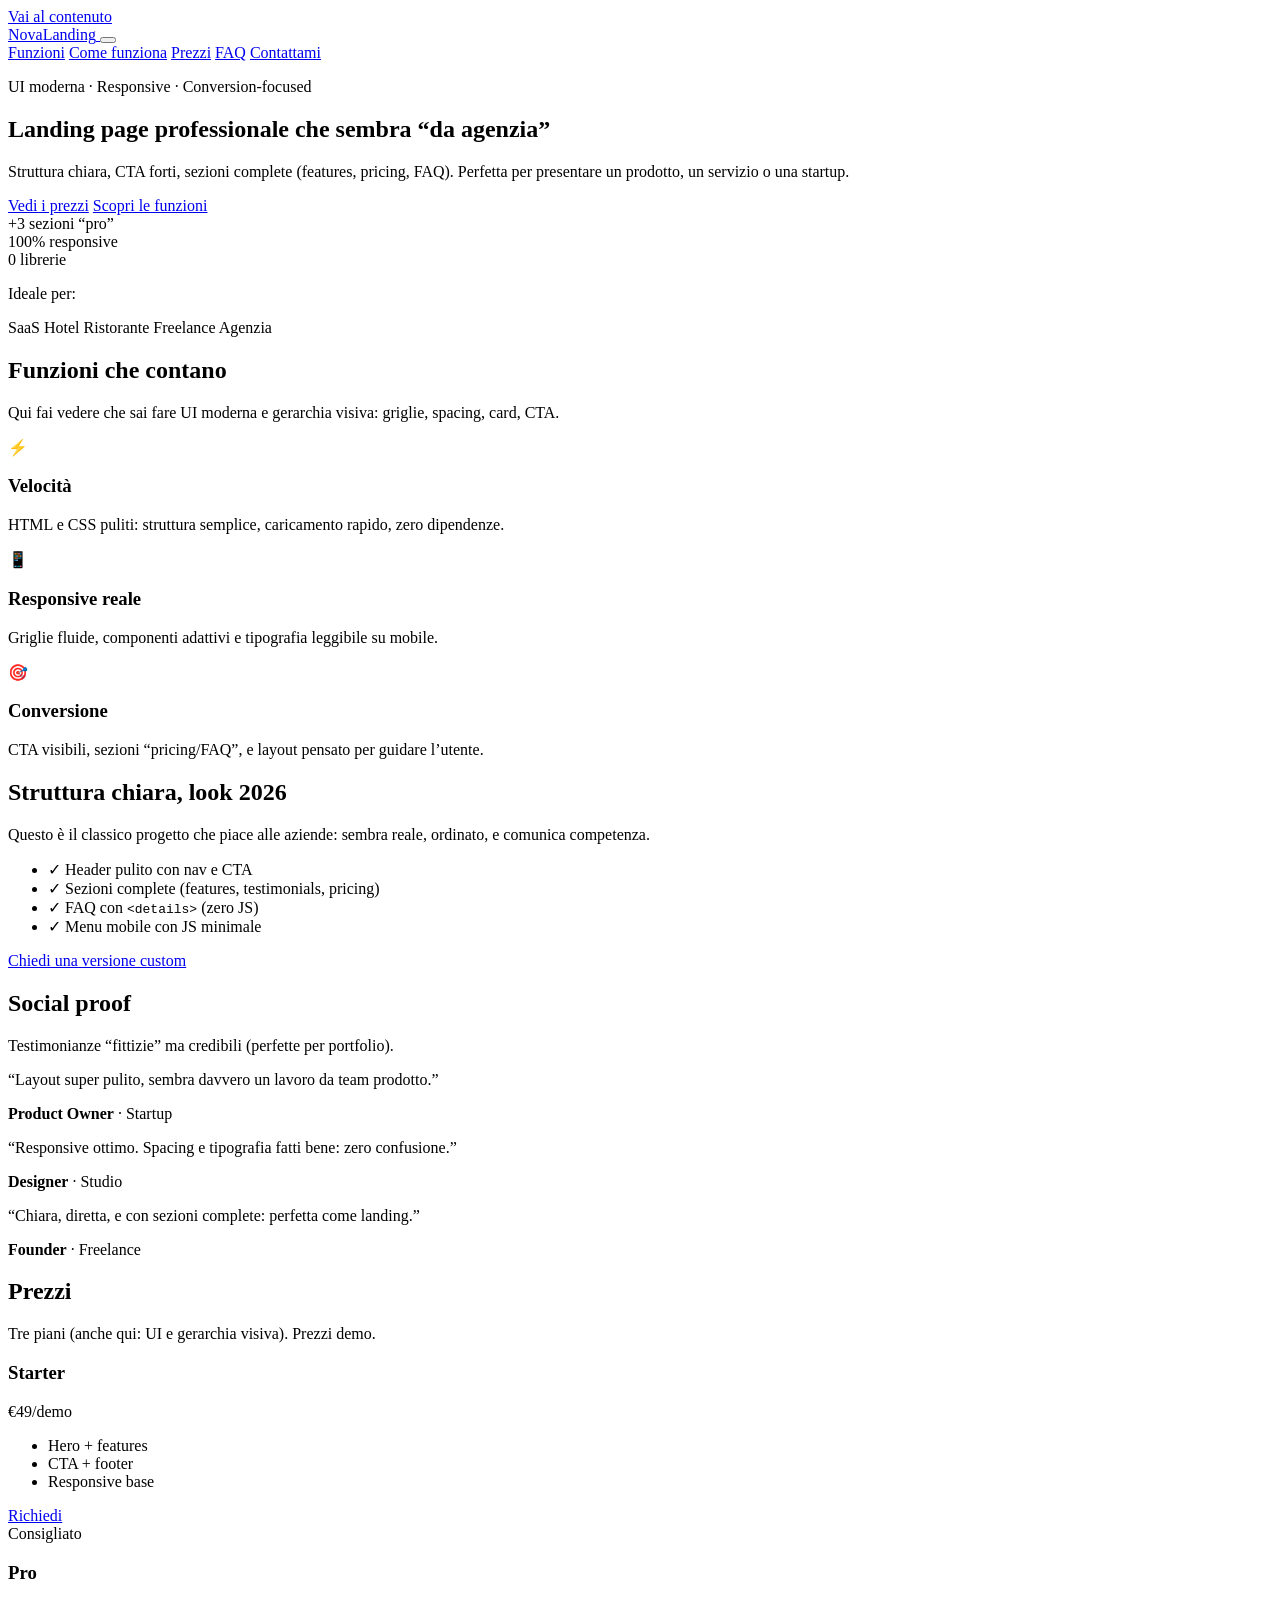
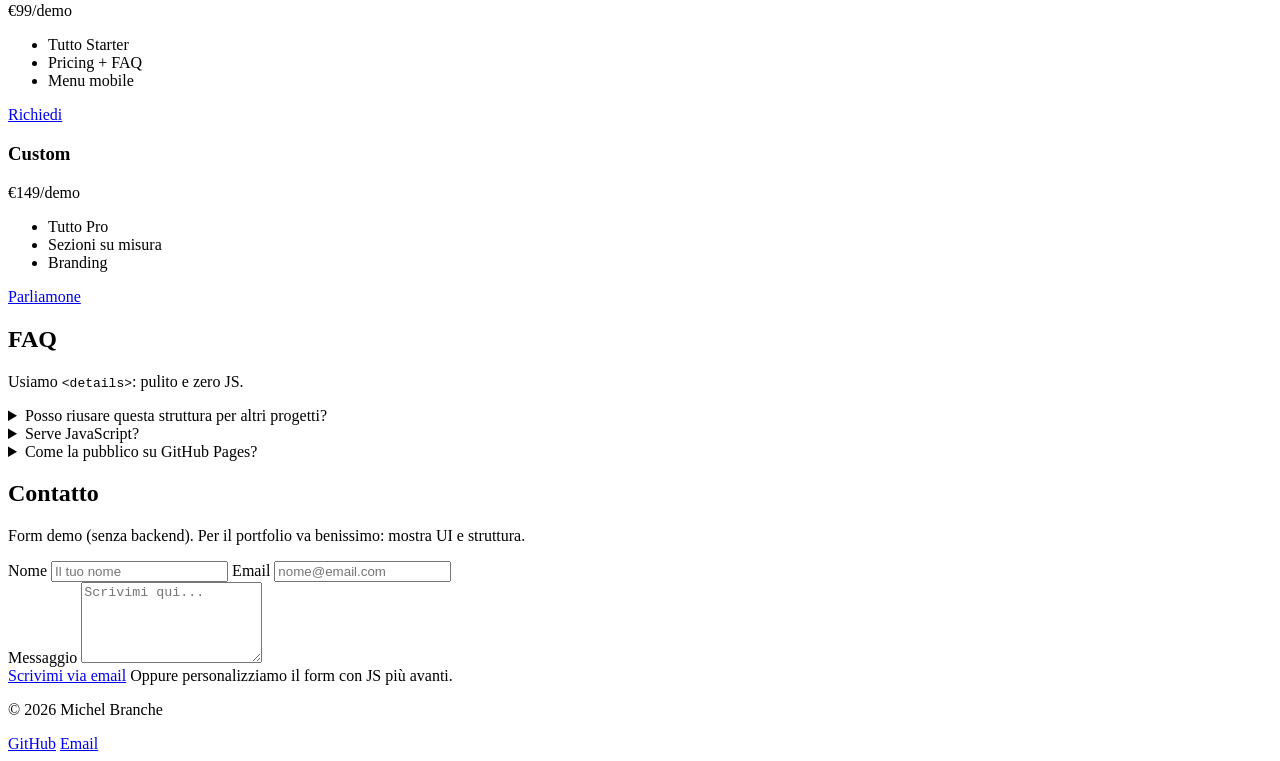
==== index.html @ cc346841 "Create index.html" ====
<!DOCTYPE html>
<html lang="it">
<head>
  <meta charset="UTF-8" />
  <meta name="viewport" content="width=device-width, initial-scale=1.0" />
  <meta name="description" content="Landing page moderna e responsive (HTML/CSS) con layout professionale, CTA, pricing e FAQ." />
  <title>Landing Page | Michel Branche</title>
  <link rel="stylesheet" href="style.css" />
</head>

<body>
  <a class="skip-link" href="#main">Vai al contenuto</a>

  <!-- HEADER -->
  <header class="header">
    <div class="container header-inner">
      <a class="brand" href="#" aria-label="Home">
        <span class="brand-mark" aria-hidden="true"></span>
        <span class="brand-name">NovaLanding</span>
      </a>

      <button class="nav-toggle" type="button" aria-label="Apri menu" aria-expanded="false" aria-controls="site-nav">
        <span class="nav-toggle-bar" aria-hidden="true"></span>
        <span class="nav-toggle-bar" aria-hidden="true"></span>
        <span class="nav-toggle-bar" aria-hidden="true"></span>
      </button>

      <nav id="site-nav" class="nav">
        <a href="#features">Funzioni</a>
        <a href="#showcase">Come funziona</a>
        <a href="#pricing">Prezzi</a>
        <a href="#faq">FAQ</a>
        <a class="nav-cta" href="#contact">Contattami</a>
      </nav>
    </div>
  </header>

  <main id="main">
    <!-- HERO -->
    <section class="hero">
      <div class="container hero-grid">
        <div class="hero-copy">
          <p class="badge">UI moderna · Responsive · Conversion-focused</p>
          <h1>Landing page professionale che sembra “da agenzia”</h1>
          <p class="lead">
            Struttura chiara, CTA forti, sezioni complete (features, pricing, FAQ).
            Perfetta per presentare un prodotto, un servizio o una startup.
          </p>

          <div class="hero-actions">
            <a class="btn" href="#pricing">Vedi i prezzi</a>
            <a class="btn btn-secondary" href="#features">Scopri le funzioni</a>
          </div>

          <div class="hero-metrics" aria-label="Metriche">
            <div class="metric">
              <span class="metric-value">+3</span>
              <span class="metric-label">sezioni “pro”</span>
            </div>
            <div class="metric">
              <span class="metric-value">100%</span>
              <span class="metric-label">responsive</span>
            </div>
            <div class="metric">
              <span class="metric-value">0</span>
              <span class="metric-label">librerie</span>
            </div>
          </div>
        </div>

        <div class="hero-visual" aria-label="Preview UI">
          <div class="ui-card ui-card--top">
            <div class="ui-line w-70"></div>
            <div class="ui-line w-45"></div>
            <div class="ui-line w-85"></div>
            <div class="ui-pills">
              <span class="ui-pill"></span>
              <span class="ui-pill"></span>
              <span class="ui-pill"></span>
            </div>
          </div>

          <div class="ui-card ui-card--mid">
            <div class="ui-kpi">
              <div class="kpi-dot"></div>
              <div class="ui-line w-60"></div>
            </div>
            <div class="ui-bars">
              <span class="ui-bar h-60"></span>
              <span class="ui-bar h-35"></span>
              <span class="ui-bar h-80"></span>
              <span class="ui-bar h-50"></span>
            </div>
          </div>

          <div class="ui-card ui-card--bot">
            <div class="ui-line w-55"></div>
            <div class="ui-line w-90"></div>
            <div class="ui-line w-40"></div>
          </div>
        </div>
      </div>

      <div class="container trust">
        <p class="trust-title">Ideale per:</p>
        <div class="trust-logos" aria-label="Esempi settori">
          <span class="logo-pill">SaaS</span>
          <span class="logo-pill">Hotel</span>
          <span class="logo-pill">Ristorante</span>
          <span class="logo-pill">Freelance</span>
          <span class="logo-pill">Agenzia</span>
        </div>
      </div>
    </section>

    <!-- FEATURES -->
    <section id="features" class="section">
      <div class="container">
        <div class="section-head">
          <h2>Funzioni che contano</h2>
          <p class="section-sub">
            Qui fai vedere che sai fare UI moderna e gerarchia visiva: griglie, spacing, card, CTA.
          </p>
        </div>

        <div class="grid-3">
          <article class="card">
            <div class="icon" aria-hidden="true">⚡</div>
            <h3>Velocità</h3>
            <p>HTML e CSS puliti: struttura semplice, caricamento rapido, zero dipendenze.</p>
          </article>

          <article class="card">
            <div class="icon" aria-hidden="true">📱</div>
            <h3>Responsive reale</h3>
            <p>Griglie fluide, componenti adattivi e tipografia leggibile su mobile.</p>
          </article>

          <article class="card">
            <div class="icon" aria-hidden="true">🎯</div>
            <h3>Conversione</h3>
            <p>CTA visibili, sezioni “pricing/FAQ”, e layout pensato per guidare l’utente.</p>
          </article>
        </div>
      </div>
    </section>

    <!-- SHOWCASE -->
    <section id="showcase" class="section section-alt">
      <div class="container showcase">
        <div class="showcase-visual" aria-hidden="true">
          <div class="preview">
            <div class="preview-top"></div>
            <div class="preview-body">
              <div class="preview-row"></div>
              <div class="preview-row"></div>
              <div class="preview-row"></div>
            </div>
          </div>
        </div>

        <div class="showcase-copy">
          <h2>Struttura chiara, look 2026</h2>
          <p class="section-sub">
            Questo è il classico progetto che piace alle aziende: sembra reale, ordinato, e comunica competenza.
          </p>

          <ul class="list">
            <li><span class="check" aria-hidden="true">✓</span> Header pulito con nav e CTA</li>
            <li><span class="check" aria-hidden="true">✓</span> Sezioni complete (features, testimonials, pricing)</li>
            <li><span class="check" aria-hidden="true">✓</span> FAQ con <code>&lt;details&gt;</code> (zero JS)</li>
            <li><span class="check" aria-hidden="true">✓</span> Menu mobile con JS minimale</li>
          </ul>

          <a class="btn btn-secondary" href="#contact">Chiedi una versione custom</a>
        </div>
      </div>
    </section>

    <!-- TESTIMONIALS -->
    <section class="section">
      <div class="container">
        <div class="section-head">
          <h2>Social proof</h2>
          <p class="section-sub">Testimonianze “fittizie” ma credibili (perfette per portfolio).</p>
        </div>

        <div class="grid-3">
          <article class="quote">
            <p>“Layout super pulito, sembra davvero un lavoro da team prodotto.”</p>
            <div class="quote-meta">
              <span class="avatar-dot" aria-hidden="true"></span>
              <span><strong>Product Owner</strong> · Startup</span>
            </div>
          </article>

          <article class="quote">
            <p>“Responsive ottimo. Spacing e tipografia fatti bene: zero confusione.”</p>
            <div class="quote-meta">
              <span class="avatar-dot" aria-hidden="true"></span>
              <span><strong>Designer</strong> · Studio</span>
            </div>
          </article>

          <article class="quote">
            <p>“Chiara, diretta, e con sezioni complete: perfetta come landing.”</p>
            <div class="quote-meta">
              <span class="avatar-dot" aria-hidden="true"></span>
              <span><strong>Founder</strong> · Freelance</span>
            </div>
          </article>
        </div>
      </div>
    </section>

    <!-- PRICING -->
    <section id="pricing" class="section section-alt">
      <div class="container">
        <div class="section-head">
          <h2>Prezzi</h2>
          <p class="section-sub">Tre piani (anche qui: UI e gerarchia visiva). Prezzi demo.</p>
        </div>

        <div class="pricing">
          <article class="price-card">
            <h3>Starter</h3>
            <p class="price">€49<span>/demo</span></p>
            <ul class="price-list">
              <li>Hero + features</li>
              <li>CTA + footer</li>
              <li>Responsive base</li>
            </ul>
            <a class="btn btn-secondary" href="#contact">Richiedi</a>
          </article>

          <article class="price-card price-card--featured" aria-label="Piano consigliato">
            <div class="ribbon">Consigliato</div>
            <h3>Pro</h3>
            <p class="price">€99<span>/demo</span></p>
            <ul class="price-list">
              <li>Tutto Starter</li>
              <li>Pricing + FAQ</li>
              <li>Menu mobile</li>
            </ul>
            <a class="btn" href="#contact">Richiedi</a>
          </article>

          <article class="price-card">
            <h3>Custom</h3>
            <p class="price">€149<span>/demo</span></p>
            <ul class="price-list">
              <li>Tutto Pro</li>
              <li>Sezioni su misura</li>
              <li>Branding</li>
            </ul>
            <a class="btn btn-secondary" href="#contact">Parliamone</a>
          </article>
        </div>
      </div>
    </section>

    <!-- FAQ -->
    <section id="faq" class="section">
      <div class="container">
        <div class="section-head">
          <h2>FAQ</h2>
          <p class="section-sub">Usiamo <code>&lt;details&gt;</code>: pulito e zero JS.</p>
        </div>

        <div class="faq">
          <details class="faq-item">
            <summary>Posso riusare questa struttura per altri progetti?</summary>
            <p>Sì: è pensata per essere “template-like”. Cambi testo, colori, immagini e sei a posto.</p>
          </details>

          <details class="faq-item">
            <summary>Serve JavaScript?</summary>
            <p>Solo per il menu mobile (minimale). Tutto il resto è HTML/CSS.</p>
          </details>

          <details class="faq-item">
            <summary>Come la pubblico su GitHub Pages?</summary>
            <p>Repo → Settings → Pages → Deploy from branch → main / root. Fine.</p>
          </details>
        </div>
      </div>
    </section>

    <!-- CONTACT -->
    <section id="contact" class="section section-alt">
      <div class="container contact">
        <div class="contact-card">
          <h2>Contatto</h2>
          <p class="section-sub">
            Form demo (senza backend). Per il portfolio va benissimo: mostra UI e struttura.
          </p>

          <form class="form" action="#" onsubmit="return false;">
            <div class="form-row">
              <label>
                Nome
                <input type="text" placeholder="Il tuo nome" autocomplete="name" />
              </label>

              <label>
                Email
                <input type="email" placeholder="nome@email.com" autocomplete="email" />
              </label>
            </div>

            <label>
              Messaggio
              <textarea rows="5" placeholder="Scrivimi qui..."></textarea>
            </label>

            <div class="form-actions">
              <a class="btn" href="mailto:michel.lavoro@gmail.com">Scrivimi via email</a>
              <span class="hint">Oppure personalizziamo il form con JS più avanti.</span>
            </div>
          </form>
        </div>

        <footer class="mini-footer">
          <p>© 2026 Michel Branche</p>
          <div class="mini-links">
            <a href="https://github.com/MichelBranche">GitHub</a>
            <a href="mailto:michel.lavoro@gmail.com">Email</a>
          </div>
        </footer>
      </div>
    </section>
  </main>

  <script>
    // Mobile nav (JS minimale)
    const toggle = document.querySelector(".nav-toggle");
    const nav = document.querySelector("#site-nav");

    function closeNav(){
      nav.classList.remove("is-open");
      toggle.setAttribute("aria-expanded", "false");
    }

    toggle.addEventListener("click", () => {
      const isOpen = nav.classList.toggle("is-open");
      toggle.setAttribute("aria-expanded", String(isOpen));
    });

    // Chiudi menu quando clicchi un link (mobile)
    nav.querySelectorAll("a").forEach(a => {
      a.addEventListener("click", () => closeNav());
    });
  </script>
</body>
</html>
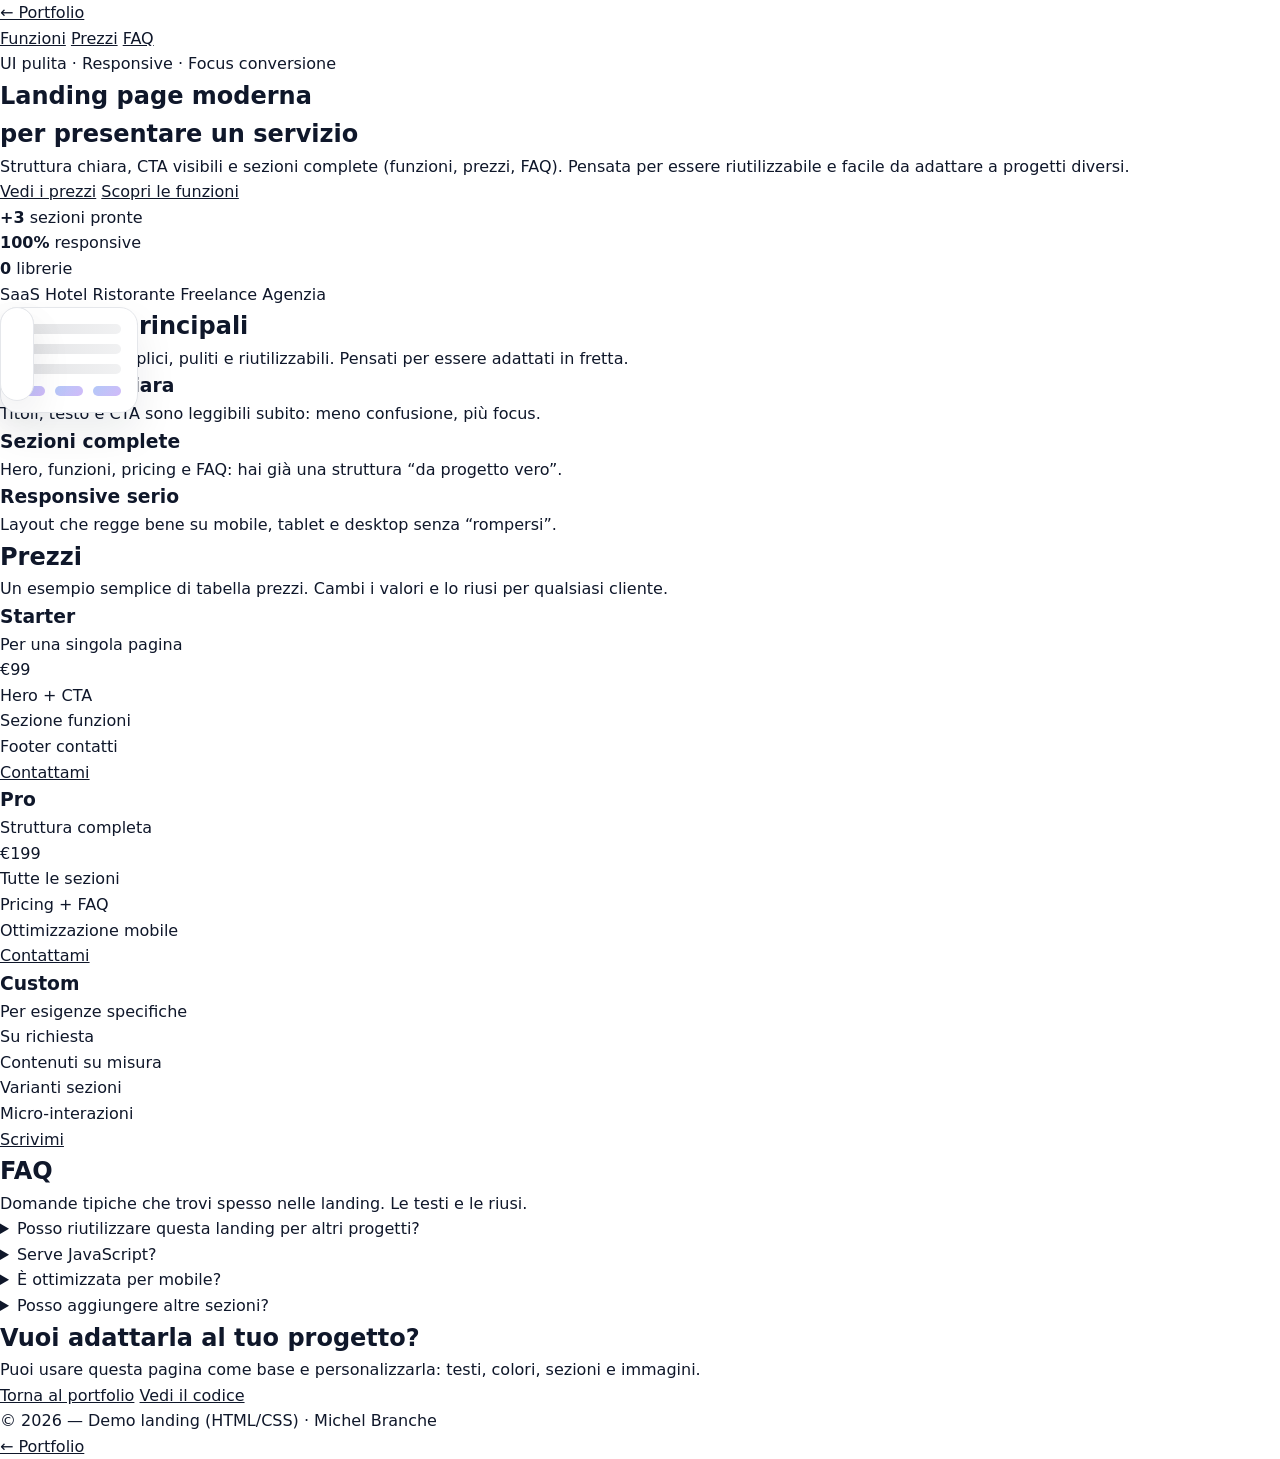
==== commit d2a0ea0e: "Update index.html" ====
--- a/index.html
+++ b/index.html
@@ -3,353 +3,239 @@
 <head>
   <meta charset="UTF-8" />
   <meta name="viewport" content="width=device-width, initial-scale=1.0" />
-  <meta name="description" content="Landing page moderna e responsive (HTML/CSS) con layout professionale, CTA, pricing e FAQ." />
-  <title>Landing Page | Michel Branche</title>
+  <title>Landing Page | Demo</title>
   <link rel="stylesheet" href="style.css" />
 </head>
 
 <body>
-  <a class="skip-link" href="#main">Vai al contenuto</a>
-
-  <!-- HEADER -->
-  <header class="header">
-    <div class="container header-inner">
-      <a class="brand" href="#" aria-label="Home">
-        <span class="brand-mark" aria-hidden="true"></span>
-        <span class="brand-name">NovaLanding</span>
+
+  <!-- TOP BAR -->
+  <header class="lp-header">
+    <div class="lp-container lp-header-inner">
+      <a class="back-portfolio" href="https://michelbranche.github.io/portfolio/" aria-label="Torna al portfolio">
+        ← Portfolio
       </a>
 
-      <button class="nav-toggle" type="button" aria-label="Apri menu" aria-expanded="false" aria-controls="site-nav">
-        <span class="nav-toggle-bar" aria-hidden="true"></span>
-        <span class="nav-toggle-bar" aria-hidden="true"></span>
-        <span class="nav-toggle-bar" aria-hidden="true"></span>
-      </button>
-
-      <nav id="site-nav" class="nav">
+      <nav class="lp-nav" aria-label="Navigazione landing">
         <a href="#features">Funzioni</a>
-        <a href="#showcase">Come funziona</a>
         <a href="#pricing">Prezzi</a>
         <a href="#faq">FAQ</a>
-        <a class="nav-cta" href="#contact">Contattami</a>
       </nav>
     </div>
   </header>
 
-  <main id="main">
-    <!-- HERO -->
-    <section class="hero">
-      <div class="container hero-grid">
-        <div class="hero-copy">
-          <p class="badge">UI moderna · Responsive · Conversion-focused</p>
-          <h1>Landing page professionale che sembra “da agenzia”</h1>
-          <p class="lead">
-            Struttura chiara, CTA forti, sezioni complete (features, pricing, FAQ).
-            Perfetta per presentare un prodotto, un servizio o una startup.
-          </p>
-
-          <div class="hero-actions">
-            <a class="btn" href="#pricing">Vedi i prezzi</a>
-            <a class="btn btn-secondary" href="#features">Scopri le funzioni</a>
-          </div>
-
-          <div class="hero-metrics" aria-label="Metriche">
-            <div class="metric">
-              <span class="metric-value">+3</span>
-              <span class="metric-label">sezioni “pro”</span>
-            </div>
-            <div class="metric">
-              <span class="metric-value">100%</span>
-              <span class="metric-label">responsive</span>
-            </div>
-            <div class="metric">
-              <span class="metric-value">0</span>
-              <span class="metric-label">librerie</span>
-            </div>
-          </div>
-        </div>
-
-        <div class="hero-visual" aria-label="Preview UI">
-          <div class="ui-card ui-card--top">
-            <div class="ui-line w-70"></div>
-            <div class="ui-line w-45"></div>
-            <div class="ui-line w-85"></div>
-            <div class="ui-pills">
-              <span class="ui-pill"></span>
-              <span class="ui-pill"></span>
-              <span class="ui-pill"></span>
-            </div>
-          </div>
-
-          <div class="ui-card ui-card--mid">
-            <div class="ui-kpi">
-              <div class="kpi-dot"></div>
-              <div class="ui-line w-60"></div>
-            </div>
-            <div class="ui-bars">
-              <span class="ui-bar h-60"></span>
-              <span class="ui-bar h-35"></span>
-              <span class="ui-bar h-80"></span>
-              <span class="ui-bar h-50"></span>
-            </div>
-          </div>
-
-          <div class="ui-card ui-card--bot">
-            <div class="ui-line w-55"></div>
-            <div class="ui-line w-90"></div>
-            <div class="ui-line w-40"></div>
-          </div>
-        </div>
-      </div>
-
-      <div class="container trust">
-        <p class="trust-title">Ideale per:</p>
-        <div class="trust-logos" aria-label="Esempi settori">
-          <span class="logo-pill">SaaS</span>
-          <span class="logo-pill">Hotel</span>
-          <span class="logo-pill">Ristorante</span>
-          <span class="logo-pill">Freelance</span>
-          <span class="logo-pill">Agenzia</span>
-        </div>
-      </div>
-    </section>
-
-    <!-- FEATURES -->
-    <section id="features" class="section">
-      <div class="container">
-        <div class="section-head">
-          <h2>Funzioni che contano</h2>
-          <p class="section-sub">
-            Qui fai vedere che sai fare UI moderna e gerarchia visiva: griglie, spacing, card, CTA.
-          </p>
-        </div>
-
-        <div class="grid-3">
-          <article class="card">
-            <div class="icon" aria-hidden="true">⚡</div>
-            <h3>Velocità</h3>
-            <p>HTML e CSS puliti: struttura semplice, caricamento rapido, zero dipendenze.</p>
-          </article>
-
-          <article class="card">
-            <div class="icon" aria-hidden="true">📱</div>
-            <h3>Responsive reale</h3>
-            <p>Griglie fluide, componenti adattivi e tipografia leggibile su mobile.</p>
-          </article>
-
-          <article class="card">
-            <div class="icon" aria-hidden="true">🎯</div>
-            <h3>Conversione</h3>
-            <p>CTA visibili, sezioni “pricing/FAQ”, e layout pensato per guidare l’utente.</p>
-          </article>
-        </div>
-      </div>
-    </section>
-
-    <!-- SHOWCASE -->
-    <section id="showcase" class="section section-alt">
-      <div class="container showcase">
-        <div class="showcase-visual" aria-hidden="true">
-          <div class="preview">
-            <div class="preview-top"></div>
-            <div class="preview-body">
-              <div class="preview-row"></div>
-              <div class="preview-row"></div>
-              <div class="preview-row"></div>
-            </div>
-          </div>
-        </div>
-
-        <div class="showcase-copy">
-          <h2>Struttura chiara, look 2026</h2>
-          <p class="section-sub">
-            Questo è il classico progetto che piace alle aziende: sembra reale, ordinato, e comunica competenza.
-          </p>
-
-          <ul class="list">
-            <li><span class="check" aria-hidden="true">✓</span> Header pulito con nav e CTA</li>
-            <li><span class="check" aria-hidden="true">✓</span> Sezioni complete (features, testimonials, pricing)</li>
-            <li><span class="check" aria-hidden="true">✓</span> FAQ con <code>&lt;details&gt;</code> (zero JS)</li>
-            <li><span class="check" aria-hidden="true">✓</span> Menu mobile con JS minimale</li>
+  <!-- HERO -->
+  <main class="lp-hero">
+    <div class="lp-container lp-hero-grid">
+
+      <section class="lp-hero-left" aria-label="Intro">
+        <span class="lp-pill">UI pulita · Responsive · Focus conversione</span>
+
+        <h1 class="lp-title">
+          Landing page moderna<br />
+          per presentare un servizio
+        </h1>
+
+        <p class="lp-subtitle">
+          Struttura chiara, CTA visibili e sezioni complete (funzioni, prezzi, FAQ).
+          Pensata per essere riutilizzabile e facile da adattare a progetti diversi.
+        </p>
+
+        <div class="lp-hero-actions">
+          <a class="lp-btn lp-btn-primary" href="#pricing">Vedi i prezzi</a>
+          <a class="lp-btn lp-btn-ghost" href="#features">Scopri le funzioni</a>
+        </div>
+
+        <div class="lp-stats" aria-label="Dati rapidi">
+          <div class="lp-stat">
+            <strong>+3</strong>
+            <span>sezioni pronte</span>
+          </div>
+          <div class="lp-stat">
+            <strong>100%</strong>
+            <span>responsive</span>
+          </div>
+          <div class="lp-stat">
+            <strong>0</strong>
+            <span>librerie</span>
+          </div>
+        </div>
+
+        <div class="lp-tags" aria-label="Ideale per">
+          <span class="lp-tag">SaaS</span>
+          <span class="lp-tag">Hotel</span>
+          <span class="lp-tag">Ristorante</span>
+          <span class="lp-tag">Freelance</span>
+          <span class="lp-tag">Agenzia</span>
+        </div>
+      </section>
+
+      <!-- HERO RIGHT (ILLUSTRAZIONE / UI CARDS) -->
+      <aside class="lp-hero-right" aria-label="Preview UI">
+        <div class="ui-card ui-card--small">
+          <div class="ui-line w80"></div>
+          <div class="ui-line w60"></div>
+          <div class="ui-line w70"></div>
+          <div class="ui-pills">
+            <span class="ui-pill"></span>
+            <span class="ui-pill"></span>
+            <span class="ui-pill"></span>
+          </div>
+        </div>
+
+        <div class="ui-card ui-card--main">
+          <div class="ui-top">
+            <span class="ui-dot"></span>
+            <span class="ui-dot"></span>
+            <span class="ui-dot"></span>
+          </div>
+          <div class="ui-chart">
+            <span class="bar b1"></span>
+            <span class="bar b2"></span>
+            <span class="bar b3"></span>
+            <span class="bar b4"></span>
+          </div>
+        </div>
+
+        <div class="ui-card ui-card--small ui-card--bottom">
+          <div class="ui-line w70"></div>
+          <div class="ui-line w50"></div>
+          <div class="ui-line w65"></div>
+        </div>
+      </aside>
+
+    </div>
+  </main>
+
+  <!-- FEATURES -->
+  <section id="features" class="lp-section">
+    <div class="lp-container">
+      <div class="lp-section-head">
+        <h2>Funzioni principali</h2>
+        <p>Componenti semplici, puliti e riutilizzabili. Pensati per essere adattati in fretta.</p>
+      </div>
+
+      <div class="lp-grid3">
+        <article class="lp-card">
+          <h3>Gerarchia chiara</h3>
+          <p>Titoli, testo e CTA sono leggibili subito: meno confusione, più focus.</p>
+        </article>
+
+        <article class="lp-card">
+          <h3>Sezioni complete</h3>
+          <p>Hero, funzioni, pricing e FAQ: hai già una struttura “da progetto vero”.</p>
+        </article>
+
+        <article class="lp-card">
+          <h3>Responsive serio</h3>
+          <p>Layout che regge bene su mobile, tablet e desktop senza “rompersi”.</p>
+        </article>
+      </div>
+    </div>
+  </section>
+
+  <!-- PRICING -->
+  <section id="pricing" class="lp-section lp-section--alt">
+    <div class="lp-container">
+      <div class="lp-section-head">
+        <h2>Prezzi</h2>
+        <p>Un esempio semplice di tabella prezzi. Cambi i valori e lo riusi per qualsiasi cliente.</p>
+      </div>
+
+      <div class="lp-grid3">
+        <article class="lp-price">
+          <h3>Starter</h3>
+          <p class="lp-price-sub">Per una singola pagina</p>
+          <div class="lp-price-value">€99</div>
+          <ul class="lp-list">
+            <li>Hero + CTA</li>
+            <li>Sezione funzioni</li>
+            <li>Footer contatti</li>
           </ul>
-
-          <a class="btn btn-secondary" href="#contact">Chiedi una versione custom</a>
-        </div>
-      </div>
-    </section>
-
-    <!-- TESTIMONIALS -->
-    <section class="section">
-      <div class="container">
-        <div class="section-head">
-          <h2>Social proof</h2>
-          <p class="section-sub">Testimonianze “fittizie” ma credibili (perfette per portfolio).</p>
-        </div>
-
-        <div class="grid-3">
-          <article class="quote">
-            <p>“Layout super pulito, sembra davvero un lavoro da team prodotto.”</p>
-            <div class="quote-meta">
-              <span class="avatar-dot" aria-hidden="true"></span>
-              <span><strong>Product Owner</strong> · Startup</span>
-            </div>
-          </article>
-
-          <article class="quote">
-            <p>“Responsive ottimo. Spacing e tipografia fatti bene: zero confusione.”</p>
-            <div class="quote-meta">
-              <span class="avatar-dot" aria-hidden="true"></span>
-              <span><strong>Designer</strong> · Studio</span>
-            </div>
-          </article>
-
-          <article class="quote">
-            <p>“Chiara, diretta, e con sezioni complete: perfetta come landing.”</p>
-            <div class="quote-meta">
-              <span class="avatar-dot" aria-hidden="true"></span>
-              <span><strong>Founder</strong> · Freelance</span>
-            </div>
-          </article>
-        </div>
-      </div>
-    </section>
-
-    <!-- PRICING -->
-    <section id="pricing" class="section section-alt">
-      <div class="container">
-        <div class="section-head">
-          <h2>Prezzi</h2>
-          <p class="section-sub">Tre piani (anche qui: UI e gerarchia visiva). Prezzi demo.</p>
-        </div>
-
-        <div class="pricing">
-          <article class="price-card">
-            <h3>Starter</h3>
-            <p class="price">€49<span>/demo</span></p>
-            <ul class="price-list">
-              <li>Hero + features</li>
-              <li>CTA + footer</li>
-              <li>Responsive base</li>
-            </ul>
-            <a class="btn btn-secondary" href="#contact">Richiedi</a>
-          </article>
-
-          <article class="price-card price-card--featured" aria-label="Piano consigliato">
-            <div class="ribbon">Consigliato</div>
-            <h3>Pro</h3>
-            <p class="price">€99<span>/demo</span></p>
-            <ul class="price-list">
-              <li>Tutto Starter</li>
-              <li>Pricing + FAQ</li>
-              <li>Menu mobile</li>
-            </ul>
-            <a class="btn" href="#contact">Richiedi</a>
-          </article>
-
-          <article class="price-card">
-            <h3>Custom</h3>
-            <p class="price">€149<span>/demo</span></p>
-            <ul class="price-list">
-              <li>Tutto Pro</li>
-              <li>Sezioni su misura</li>
-              <li>Branding</li>
-            </ul>
-            <a class="btn btn-secondary" href="#contact">Parliamone</a>
-          </article>
-        </div>
-      </div>
-    </section>
-
-    <!-- FAQ -->
-    <section id="faq" class="section">
-      <div class="container">
-        <div class="section-head">
-          <h2>FAQ</h2>
-          <p class="section-sub">Usiamo <code>&lt;details&gt;</code>: pulito e zero JS.</p>
-        </div>
-
-        <div class="faq">
-          <details class="faq-item">
-            <summary>Posso riusare questa struttura per altri progetti?</summary>
-            <p>Sì: è pensata per essere “template-like”. Cambi testo, colori, immagini e sei a posto.</p>
-          </details>
-
-          <details class="faq-item">
-            <summary>Serve JavaScript?</summary>
-            <p>Solo per il menu mobile (minimale). Tutto il resto è HTML/CSS.</p>
-          </details>
-
-          <details class="faq-item">
-            <summary>Come la pubblico su GitHub Pages?</summary>
-            <p>Repo → Settings → Pages → Deploy from branch → main / root. Fine.</p>
-          </details>
-        </div>
-      </div>
-    </section>
-
-    <!-- CONTACT -->
-    <section id="contact" class="section section-alt">
-      <div class="container contact">
-        <div class="contact-card">
-          <h2>Contatto</h2>
-          <p class="section-sub">
-            Form demo (senza backend). Per il portfolio va benissimo: mostra UI e struttura.
-          </p>
-
-          <form class="form" action="#" onsubmit="return false;">
-            <div class="form-row">
-              <label>
-                Nome
-                <input type="text" placeholder="Il tuo nome" autocomplete="name" />
-              </label>
-
-              <label>
-                Email
-                <input type="email" placeholder="nome@email.com" autocomplete="email" />
-              </label>
-            </div>
-
-            <label>
-              Messaggio
-              <textarea rows="5" placeholder="Scrivimi qui..."></textarea>
-            </label>
-
-            <div class="form-actions">
-              <a class="btn" href="mailto:michel.lavoro@gmail.com">Scrivimi via email</a>
-              <span class="hint">Oppure personalizziamo il form con JS più avanti.</span>
-            </div>
-          </form>
-        </div>
-
-        <footer class="mini-footer">
-          <p>© 2026 Michel Branche</p>
-          <div class="mini-links">
-            <a href="https://github.com/MichelBranche">GitHub</a>
-            <a href="mailto:michel.lavoro@gmail.com">Email</a>
-          </div>
-        </footer>
-      </div>
-    </section>
-  </main>
-
-  <script>
-    // Mobile nav (JS minimale)
-    const toggle = document.querySelector(".nav-toggle");
-    const nav = document.querySelector("#site-nav");
-
-    function closeNav(){
-      nav.classList.remove("is-open");
-      toggle.setAttribute("aria-expanded", "false");
-    }
-
-    toggle.addEventListener("click", () => {
-      const isOpen = nav.classList.toggle("is-open");
-      toggle.setAttribute("aria-expanded", String(isOpen));
-    });
-
-    // Chiudi menu quando clicchi un link (mobile)
-    nav.querySelectorAll("a").forEach(a => {
-      a.addEventListener("click", () => closeNav());
-    });
-  </script>
+          <a class="lp-btn lp-btn-ghost lp-btn-full" href="#contact">Contattami</a>
+        </article>
+
+        <article class="lp-price lp-price--featured">
+          <h3>Pro</h3>
+          <p class="lp-price-sub">Struttura completa</p>
+          <div class="lp-price-value">€199</div>
+          <ul class="lp-list">
+            <li>Tutte le sezioni</li>
+            <li>Pricing + FAQ</li>
+            <li>Ottimizzazione mobile</li>
+          </ul>
+          <a class="lp-btn lp-btn-primary lp-btn-full" href="#contact">Contattami</a>
+        </article>
+
+        <article class="lp-price">
+          <h3>Custom</h3>
+          <p class="lp-price-sub">Per esigenze specifiche</p>
+          <div class="lp-price-value">Su richiesta</div>
+          <ul class="lp-list">
+            <li>Contenuti su misura</li>
+            <li>Varianti sezioni</li>
+            <li>Micro-interazioni</li>
+          </ul>
+          <a class="lp-btn lp-btn-ghost lp-btn-full" href="#contact">Scrivimi</a>
+        </article>
+      </div>
+    </div>
+  </section>
+
+  <!-- FAQ -->
+  <section id="faq" class="lp-section">
+    <div class="lp-container">
+      <div class="lp-section-head">
+        <h2>FAQ</h2>
+        <p>Domande tipiche che trovi spesso nelle landing. Le testi e le riusi.</p>
+      </div>
+
+      <div class="lp-faq">
+        <details class="lp-faq-item">
+          <summary>Posso riutilizzare questa landing per altri progetti?</summary>
+          <p>Sì: cambia testi, colori e immagini e hai una base solida per diversi settori.</p>
+        </details>
+
+        <details class="lp-faq-item">
+          <summary>Serve JavaScript?</summary>
+          <p>Non è obbligatorio. Qui lo usi solo per piccole cose (menu/scroll) se vuoi.</p>
+        </details>
+
+        <details class="lp-faq-item">
+          <summary>È ottimizzata per mobile?</summary>
+          <p>Sì: layout e spaziature sono pensati per funzionare bene anche su schermi piccoli.</p>
+        </details>
+
+        <details class="lp-faq-item">
+          <summary>Posso aggiungere altre sezioni?</summary>
+          <p>Certo: testimonianze, form, galleria… la struttura è fatta apposta per crescere.</p>
+        </details>
+      </div>
+    </div>
+  </section>
+
+  <!-- CONTACT -->
+  <section id="contact" class="lp-section lp-section--alt">
+    <div class="lp-container">
+      <div class="lp-cta">
+        <h2>Vuoi adattarla al tuo progetto?</h2>
+        <p>Puoi usare questa pagina come base e personalizzarla: testi, colori, sezioni e immagini.</p>
+
+        <div class="lp-cta-actions">
+          <a class="lp-btn lp-btn-primary" href="https://michelbranche.github.io/portfolio/">Torna al portfolio</a>
+          <a class="lp-btn lp-btn-ghost" href="https://github.com/MichelBranche/landing-page">Vedi il codice</a>
+        </div>
+      </div>
+    </div>
+  </section>
+
+  <!-- FOOTER -->
+  <footer class="lp-footer">
+    <div class="lp-container lp-footer-inner">
+      <p>© 2026 — Demo landing (HTML/CSS) · Michel Branche</p>
+      <a class="back-portfolio back-portfolio--footer" href="https://michelbranche.github.io/portfolio/">← Portfolio</a>
+    </div>
+  </footer>
+
 </body>
 </html>
--- a/style.css
+++ b/style.css
@@ -0,0 +1,557 @@
+:root{
+  --text:#0f172a;
+  --muted:#475569;
+  --accent:#2563eb;
+  --accent-2:#7c3aed;
+
+  --bg:#ffffff;
+  --bg-alt:#f8fafc;
+
+  --border:#e5e7eb;
+  --shadow:0 20px 40px rgba(15,23,42,0.08);
+
+  --radius:18px;
+}
+
+*{margin:0;padding:0;box-sizing:border-box}
+html{scroll-behavior:smooth}
+body{
+  font-family:'Inter', system-ui, -apple-system, Segoe UI, Roboto, sans-serif;
+  background:var(--bg);
+  color:var(--text);
+  line-height:1.6;
+}
+
+a{color:inherit}
+img{max-width:100%;display:block}
+
+.container{
+  max-width:1100px;
+  margin:0 auto;
+  padding:0 24px;
+}
+
+.skip-link{
+  position:absolute;
+  left:-999px;
+  top:8px;
+  background:#fff;
+  border:1px solid var(--border);
+  padding:10px 12px;
+  border-radius:12px;
+}
+.skip-link:focus{left:12px;z-index:999}
+
+/* Header */
+.header{
+  position:sticky;
+  top:0;
+  z-index:50;
+  background:rgba(255,255,255,0.85);
+  backdrop-filter:blur(10px);
+  border-bottom:1px solid var(--border);
+}
+
+.header-inner{
+  height:72px;
+  display:flex;
+  align-items:center;
+  justify-content:space-between;
+  gap:14px;
+}
+
+.brand{
+  display:flex;
+  align-items:center;
+  gap:10px;
+  text-decoration:none;
+}
+
+.brand-mark{
+  width:34px;height:34px;border-radius:12px;
+  background:linear-gradient(135deg, var(--accent), var(--accent-2));
+  box-shadow:0 14px 30px rgba(37,99,235,0.18);
+}
+
+.brand-name{
+  font-weight:700;
+  letter-spacing:-0.02em;
+}
+
+.nav{
+  display:flex;
+  align-items:center;
+  gap:22px;
+}
+
+.nav a{
+  text-decoration:none;
+  color:var(--muted);
+  font-size:0.95rem;
+  transition:color .2s ease;
+}
+.nav a:hover{color:var(--text)}
+.nav-cta{
+  padding:10px 14px;
+  border-radius:999px;
+  border:1px solid var(--border);
+  background:#fff;
+  color:var(--text);
+}
+
+.nav-toggle{
+  display:none;
+  border:1px solid var(--border);
+  background:#fff;
+  padding:10px 12px;
+  border-radius:14px;
+  cursor:pointer;
+}
+
+.nav-toggle-bar{
+  display:block;
+  width:18px;
+  height:2px;
+  background:var(--text);
+  margin:4px 0;
+  border-radius:999px;
+}
+
+/* Buttons */
+.btn{
+  display:inline-flex;
+  align-items:center;
+  justify-content:center;
+  padding:12px 18px;
+  border-radius:12px;
+  text-decoration:none;
+  font-weight:600;
+  font-size:0.95rem;
+  background:var(--accent);
+  color:#fff;
+  border:1px solid transparent;
+  transition:transform .2s ease, box-shadow .2s ease, background .2s ease;
+}
+.btn:hover{
+  transform:translateY(-2px);
+  box-shadow:var(--shadow);
+  background:#1e40af;
+}
+.btn-secondary{
+  background:#fff;
+  color:var(--text);
+  border:1px solid var(--border);
+}
+.btn-secondary:hover{
+  background:#fff;
+  box-shadow:var(--shadow);
+  transform:translateY(-2px);
+}
+
+/* Hero */
+.hero{
+  padding:84px 0 36px;
+  background:
+    radial-gradient(800px 260px at 20% 10%, rgba(37,99,235,0.12), transparent 60%),
+    radial-gradient(700px 240px at 80% 0%, rgba(124,58,237,0.12), transparent 60%),
+    #fff;
+}
+
+.hero-grid{
+  display:grid;
+  grid-template-columns: 1.1fr 0.9fr;
+  gap:46px;
+  align-items:center;
+}
+
+.badge{
+  display:inline-flex;
+  padding:8px 12px;
+  border-radius:999px;
+  border:1px solid var(--border);
+  background:#fff;
+  color:var(--muted);
+  font-size:0.9rem;
+  margin-bottom:14px;
+}
+
+.hero h1{
+  font-size:3rem;
+  line-height:1.12;
+  letter-spacing:-0.03em;
+}
+
+.lead{
+  margin:18px 0 22px;
+  color:var(--muted);
+  font-size:1.05rem;
+  max-width:52ch;
+}
+
+.hero-actions{
+  display:flex;
+  gap:12px;
+  flex-wrap:wrap;
+}
+
+.hero-metrics{
+  margin-top:22px;
+  display:flex;
+  gap:16px;
+  flex-wrap:wrap;
+}
+
+.metric{
+  padding:12px 14px;
+  border:1px solid var(--border);
+  border-radius:14px;
+  background:#fff;
+  box-shadow:0 16px 30px rgba(15,23,42,0.06);
+  min-width:150px;
+}
+.metric-value{
+  display:block;
+  font-weight:800;
+  font-size:1.05rem;
+}
+.metric-label{
+  color:var(--muted);
+  font-size:0.9rem;
+}
+
+/* Hero visual */
+.hero-visual{
+  position:relative;
+  min-height:340px;
+}
+
+.ui-card{
+  position:absolute;
+  border-radius:18px;
+  border:1px solid var(--border);
+  background:#fff;
+  box-shadow:var(--shadow);
+  padding:16px;
+}
+
+.ui-card--top{top:0; left:10%; width:78%}
+.ui-card--mid{top:110px; left:0; width:84%}
+.ui-card--bot{top:240px; left:18%; width:72%}
+
+.ui-line{
+  height:10px;
+  border-radius:999px;
+  background:linear-gradient(90deg, rgba(15,23,42,0.12), rgba(15,23,42,0.06));
+  margin-bottom:10px;
+}
+.w-70{width:70%}
+.w-45{width:45%}
+.w-85{width:85%}
+.w-60{width:60%}
+.w-55{width:55%}
+.w-90{width:90%}
+.w-40{width:40%}
+
+.ui-pills{display:flex; gap:10px; margin-top:12px}
+.ui-pill{
+  width:28px; height:10px;
+  border-radius:999px;
+  background:linear-gradient(135deg, rgba(37,99,235,0.35), rgba(124,58,237,0.35));
+}
+
+.ui-kpi{display:flex; align-items:center; gap:10px; margin-bottom:12px}
+.kpi-dot{
+  width:10px; height:10px; border-radius:999px;
+  background:linear-gradient(135deg, var(--accent), var(--accent-2));
+}
+
+.ui-bars{
+  display:flex;
+  align-items:flex-end;
+  gap:10px;
+  height:96px;
+}
+
+.ui-bar{
+  width:18%;
+  border-radius:12px;
+  background:linear-gradient(180deg, rgba(37,99,235,0.45), rgba(124,58,237,0.25));
+}
+.h-60{height:60%}
+.h-35{height:35%}
+.h-80{height:80%}
+.h-50{height:50%}
+
+/* Trust */
+.trust{padding:24px 0 6px}
+.trust-title{color:var(--muted); margin-bottom:10px}
+.trust-logos{
+  display:flex;
+  gap:10px;
+  flex-wrap:wrap;
+}
+.logo-pill{
+  padding:8px 12px;
+  border:1px solid var(--border);
+  border-radius:999px;
+  background:#fff;
+  color:var(--muted);
+  font-size:0.9rem;
+}
+
+/* Sections */
+.section{
+  padding:86px 0;
+  background:#fff;
+}
+.section-alt{
+  background:var(--bg-alt);
+}
+
+.section-head{
+  display:flex;
+  align-items:flex-end;
+  justify-content:space-between;
+  gap:16px;
+  margin-bottom:26px;
+  flex-wrap:wrap;
+}
+.section h2{
+  font-size:2rem;
+  letter-spacing:-0.02em;
+}
+.section-sub{
+  max-width:58ch;
+  color:var(--muted);
+}
+
+.grid-3{
+  display:grid;
+  grid-template-columns:repeat(3, minmax(0,1fr));
+  gap:18px;
+}
+
+.card{
+  border:1px solid var(--border);
+  background:#fff;
+  border-radius:var(--radius);
+  padding:18px;
+  box-shadow:0 16px 30px rgba(15,23,42,0.06);
+}
+.icon{
+  width:42px;height:42px;
+  display:flex;align-items:center;justify-content:center;
+  border-radius:14px;
+  border:1px solid var(--border);
+  background:linear-gradient(135deg, rgba(37,99,235,0.12), rgba(124,58,237,0.10));
+  margin-bottom:12px;
+}
+.card h3{font-size:1.05rem;margin-bottom:6px}
+.card p{color:var(--muted)}
+
+/* Showcase */
+.showcase{
+  display:grid;
+  grid-template-columns: 1fr 1fr;
+  gap:30px;
+  align-items:center;
+}
+.preview{
+  border:1px solid var(--border);
+  border-radius:22px;
+  background:#fff;
+  box-shadow:var(--shadow);
+  overflow:hidden;
+}
+.preview-top{
+  height:54px;
+  background:linear-gradient(135deg, rgba(37,99,235,0.18), rgba(124,58,237,0.12));
+  border-bottom:1px solid var(--border);
+}
+.preview-body{padding:18px}
+.preview-row{
+  height:14px;
+  border-radius:999px;
+  background:linear-gradient(90deg, rgba(15,23,42,0.12), rgba(15,23,42,0.06));
+  margin-bottom:12px;
+}
+.preview-row:last-child{width:70%}
+
+.list{margin-top:14px;display:grid;gap:10px}
+.list li{list-style:none;display:flex;gap:10px;color:var(--muted)}
+.check{color:var(--accent);font-weight:800}
+code{
+  font-family: ui-monospace, SFMono-Regular, Menlo, Monaco, Consolas, "Liberation Mono", "Courier New", monospace;
+  font-size:0.95em;
+  background:rgba(15,23,42,0.06);
+  padding:2px 6px;
+  border-radius:8px;
+}
+
+/* Testimonials */
+.quote{
+  border:1px solid var(--border);
+  background:#fff;
+  border-radius:var(--radius);
+  padding:18px;
+  box-shadow:0 16px 30px rgba(15,23,42,0.06);
+}
+.quote p{color:var(--text)}
+.quote-meta{
+  margin-top:12px;
+  display:flex;
+  align-items:center;
+  gap:10px;
+  color:var(--muted);
+}
+.avatar-dot{
+  width:28px;height:28px;border-radius:999px;
+  background:linear-gradient(135deg, rgba(37,99,235,0.35), rgba(124,58,237,0.25));
+  border:1px solid var(--border);
+}
+
+/* Pricing */
+.pricing{
+  display:grid;
+  grid-template-columns:repeat(3, minmax(0,1fr));
+  gap:18px;
+}
+
+.price-card{
+  position:relative;
+  border:1px solid var(--border);
+  background:#fff;
+  border-radius:var(--radius);
+  padding:20px;
+  box-shadow:0 16px 30px rgba(15,23,42,0.06);
+}
+.price-card h3{margin-bottom:8px}
+.price{
+  font-size:2rem;
+  font-weight:900;
+  letter-spacing:-0.02em;
+}
+.price span{
+  font-size:0.9rem;
+  color:var(--muted);
+  font-weight:600;
+}
+.price-list{margin:14px 0 18px;display:grid;gap:8px}
+.price-list li{list-style:none;color:var(--muted)}
+
+.price-card--featured{
+  border-color:rgba(37,99,235,0.35);
+  box-shadow:0 24px 60px rgba(37,99,235,0.14);
+  transform:translateY(-4px);
+}
+.ribbon{
+  position:absolute;
+  top:14px; right:14px;
+  padding:6px 10px;
+  border-radius:999px;
+  background:linear-gradient(135deg, var(--accent), var(--accent-2));
+  color:#fff;
+  font-size:0.85rem;
+  font-weight:800;
+}
+
+/* FAQ */
+.faq{display:grid;gap:12px}
+.faq-item{
+  border:1px solid var(--border);
+  background:#fff;
+  border-radius:16px;
+  padding:14px 14px;
+  box-shadow:0 16px 30px rgba(15,23,42,0.06);
+}
+.faq-item summary{
+  cursor:pointer;
+  font-weight:700;
+}
+.faq-item p{
+  color:var(--muted);
+  margin-top:10px;
+}
+
+/* Contact */
+.contact{padding-bottom:90px}
+.contact-card{
+  border:1px solid var(--border);
+  background:#fff;
+  border-radius:22px;
+  padding:22px;
+  box-shadow:var(--shadow);
+}
+.form{margin-top:16px;display:grid;gap:12px}
+.form label{display:grid;gap:8px;color:var(--muted);font-size:0.95rem}
+input, textarea{
+  border:1px solid var(--border);
+  border-radius:14px;
+  padding:12px 12px;
+  font:inherit;
+  outline:none;
+  background:#fff;
+}
+input:focus, textarea:focus{
+  border-color:rgba(37,99,235,0.5);
+  box-shadow:0 0 0 4px rgba(37,99,235,0.12);
+}
+.form-row{
+  display:grid;
+  grid-template-columns: 1fr 1fr;
+  gap:12px;
+}
+.form-actions{
+  display:flex;
+  gap:12px;
+  align-items:center;
+  flex-wrap:wrap;
+}
+.hint{color:var(--muted);font-size:0.95rem}
+
+/* Footer */
+.mini-footer{
+  margin-top:18px;
+  display:flex;
+  justify-content:space-between;
+  align-items:center;
+  gap:12px;
+  color:var(--muted);
+}
+.mini-links{display:flex;gap:14px}
+.mini-links a{text-decoration:none;color:var(--muted)}
+.mini-links a:hover{color:var(--text)}
+
+/* Mobile nav */
+@media (max-width: 860px){
+  .hero-grid{grid-template-columns:1fr}
+  .hero h1{font-size:2.4rem}
+  .hero-visual{min-height:320px}
+  .ui-card--top{left:6%}
+  .ui-card--bot{left:10%}
+
+  .grid-3{grid-template-columns:1fr}
+  .showcase{grid-template-columns:1fr}
+  .pricing{grid-template-columns:1fr}
+
+  .nav-toggle{display:inline-flex;flex-direction:column}
+  .nav{
+    position:absolute;
+    top:72px;
+    right:24px;
+    left:24px;
+    display:none;
+    flex-direction:column;
+    gap:12px;
+    padding:14px;
+    border:1px solid var(--border);
+    border-radius:18px;
+    background:#fff;
+    box-shadow:var(--shadow);
+  }
+  .nav.is-open{display:flex}
+  .nav a{margin:0}
+  .nav-cta{width:100%;text-align:center}
+  .form-row{grid-template-columns:1fr}
+  .mini-footer{flex-direction:column;align-items:flex-start}
+}
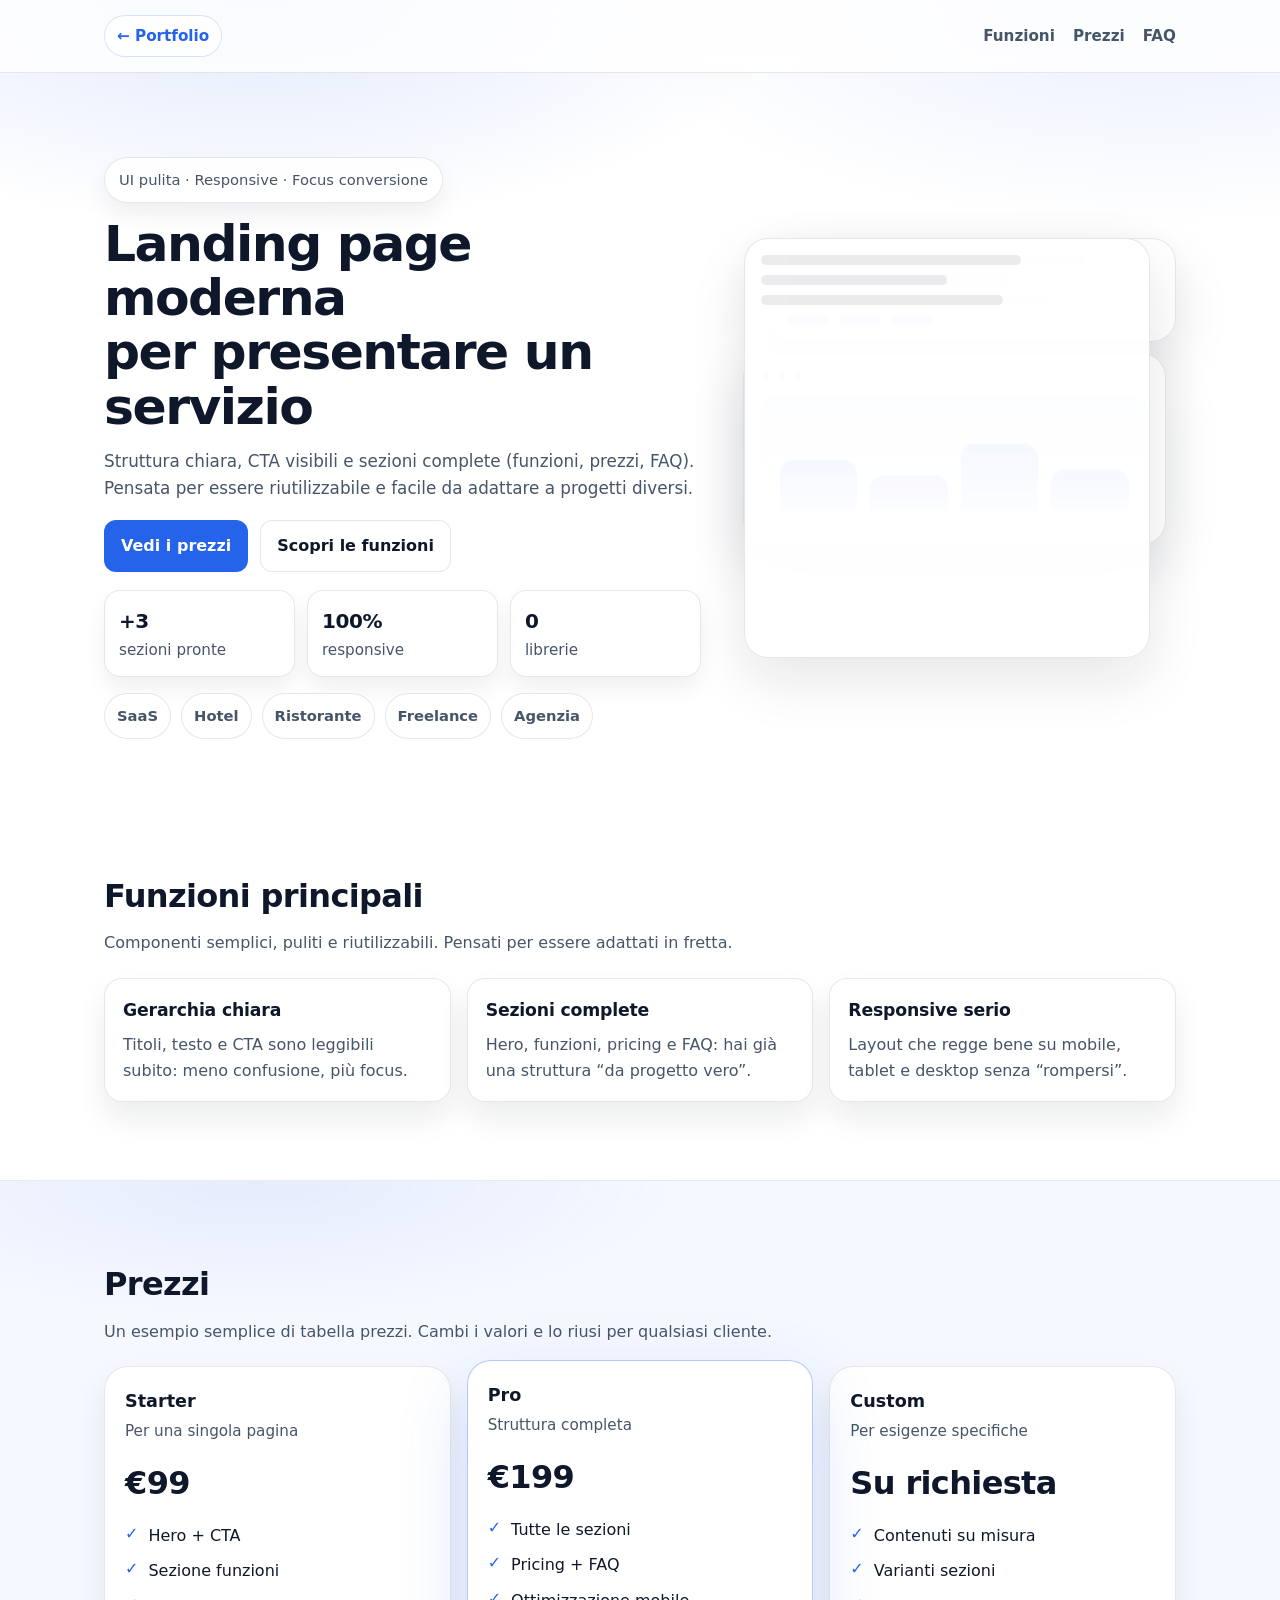
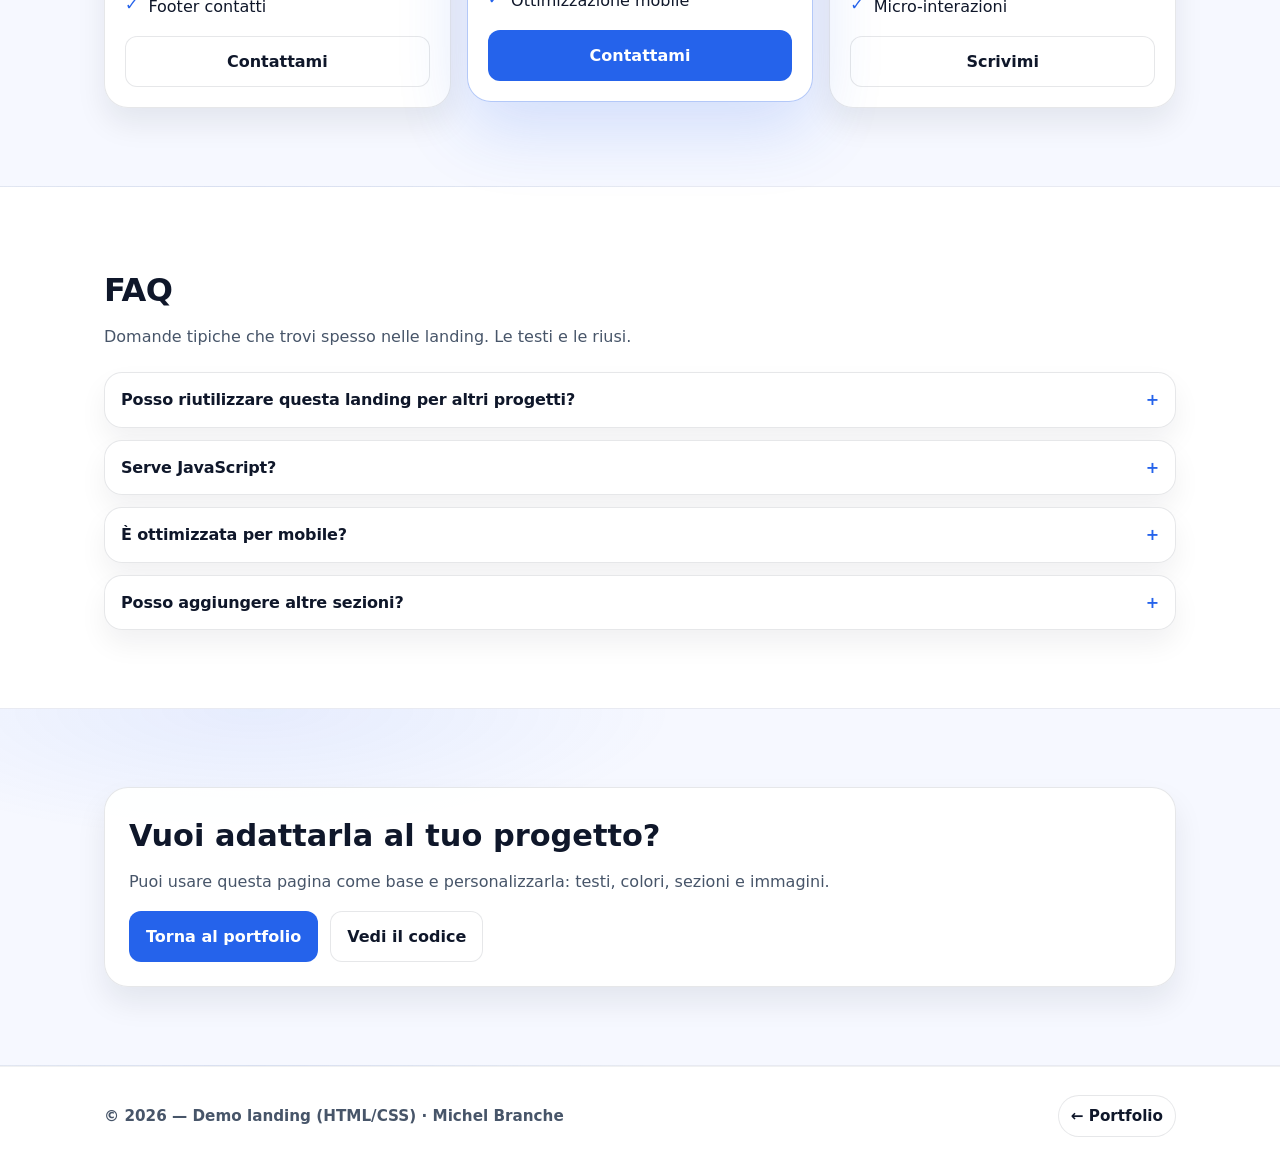
==== commit 37f9abaa: "Update index.html" ====
--- a/index.html
+++ b/index.html
@@ -4,7 +4,7 @@
   <meta charset="UTF-8" />
   <meta name="viewport" content="width=device-width, initial-scale=1.0" />
   <title>Landing Page | Demo</title>
-  <link rel="stylesheet" href="style.css" />
+  <link rel="stylesheet" href="./style.css?v=5">
 </head>
 
 <body>
--- a/style.css
+++ b/style.css
@@ -1,557 +1,625 @@
+/* =========================
+   LANDING PAGE — style.css
+   (complete + back to portfolio)
+========================= */
+
+/* VARIABLES */
 :root{
-  --text:#0f172a;
-  --muted:#475569;
-  --accent:#2563eb;
-  --accent-2:#7c3aed;
-
-  --bg:#ffffff;
-  --bg-alt:#f8fafc;
-
-  --border:#e5e7eb;
-  --shadow:0 20px 40px rgba(15,23,42,0.08);
-
-  --radius:18px;
-}
-
-*{margin:0;padding:0;box-sizing:border-box}
-html{scroll-behavior:smooth}
+  --bg: #ffffff;
+  --bg-soft: #f6f8ff;
+  --text: #0f172a;
+  --muted: #475569;
+
+  --border: rgba(15, 23, 42, 0.10);
+  --border-strong: rgba(15, 23, 42, 0.14);
+
+  --accent: #2563eb;
+  --accent-dark: #1e40af;
+
+  --card: #ffffff;
+  --shadow: 0 22px 55px rgba(15,23,42,0.12);
+  --shadow-soft: 0 16px 30px rgba(15,23,42,0.08);
+
+  --radius: 18px;
+  --radius-lg: 24px;
+}
+
+/* RESET */
+*{ margin: 0; padding: 0; box-sizing: border-box; }
+html{ scroll-behavior: smooth; }
 body{
-  font-family:'Inter', system-ui, -apple-system, Segoe UI, Roboto, sans-serif;
-  background:var(--bg);
-  color:var(--text);
-  line-height:1.6;
-}
-
-a{color:inherit}
-img{max-width:100%;display:block}
-
-.container{
-  max-width:1100px;
-  margin:0 auto;
-  padding:0 24px;
-}
-
-.skip-link{
-  position:absolute;
-  left:-999px;
-  top:8px;
-  background:#fff;
-  border:1px solid var(--border);
-  padding:10px 12px;
-  border-radius:12px;
-}
-.skip-link:focus{left:12px;z-index:999}
-
-/* Header */
-.header{
-  position:sticky;
-  top:0;
-  z-index:50;
-  background:rgba(255,255,255,0.85);
-  backdrop-filter:blur(10px);
-  border-bottom:1px solid var(--border);
-}
-
-.header-inner{
-  height:72px;
-  display:flex;
-  align-items:center;
-  justify-content:space-between;
-  gap:14px;
-}
-
-.brand{
-  display:flex;
-  align-items:center;
-  gap:10px;
-  text-decoration:none;
-}
-
-.brand-mark{
-  width:34px;height:34px;border-radius:12px;
-  background:linear-gradient(135deg, var(--accent), var(--accent-2));
-  box-shadow:0 14px 30px rgba(37,99,235,0.18);
-}
-
-.brand-name{
-  font-weight:700;
-  letter-spacing:-0.02em;
-}
-
-.nav{
-  display:flex;
-  align-items:center;
-  gap:22px;
-}
-
-.nav a{
-  text-decoration:none;
-  color:var(--muted);
-  font-size:0.95rem;
-  transition:color .2s ease;
-}
-.nav a:hover{color:var(--text)}
-.nav-cta{
-  padding:10px 14px;
-  border-radius:999px;
-  border:1px solid var(--border);
-  background:#fff;
-  color:var(--text);
-}
-
-.nav-toggle{
-  display:none;
-  border:1px solid var(--border);
-  background:#fff;
-  padding:10px 12px;
-  border-radius:14px;
-  cursor:pointer;
-}
-
-.nav-toggle-bar{
-  display:block;
-  width:18px;
-  height:2px;
-  background:var(--text);
-  margin:4px 0;
-  border-radius:999px;
-}
-
-/* Buttons */
-.btn{
-  display:inline-flex;
-  align-items:center;
-  justify-content:center;
-  padding:12px 18px;
-  border-radius:12px;
-  text-decoration:none;
-  font-weight:600;
-  font-size:0.95rem;
-  background:var(--accent);
-  color:#fff;
-  border:1px solid transparent;
-  transition:transform .2s ease, box-shadow .2s ease, background .2s ease;
-}
-.btn:hover{
-  transform:translateY(-2px);
-  box-shadow:var(--shadow);
-  background:#1e40af;
-}
-.btn-secondary{
-  background:#fff;
-  color:var(--text);
-  border:1px solid var(--border);
-}
-.btn-secondary:hover{
-  background:#fff;
-  box-shadow:var(--shadow);
-  transform:translateY(-2px);
-}
-
-/* Hero */
-.hero{
-  padding:84px 0 36px;
+  font-family: Inter, system-ui, -apple-system, "Segoe UI", Roboto, Arial, sans-serif;
+  color: var(--text);
   background:
-    radial-gradient(800px 260px at 20% 10%, rgba(37,99,235,0.12), transparent 60%),
-    radial-gradient(700px 240px at 80% 0%, rgba(124,58,237,0.12), transparent 60%),
-    #fff;
-}
-
-.hero-grid{
-  display:grid;
-  grid-template-columns: 1.1fr 0.9fr;
-  gap:46px;
-  align-items:center;
-}
-
-.badge{
-  display:inline-flex;
-  padding:8px 12px;
-  border-radius:999px;
-  border:1px solid var(--border);
-  background:#fff;
-  color:var(--muted);
-  font-size:0.9rem;
-  margin-bottom:14px;
-}
-
-.hero h1{
-  font-size:3rem;
-  line-height:1.12;
-  letter-spacing:-0.03em;
-}
-
-.lead{
-  margin:18px 0 22px;
-  color:var(--muted);
-  font-size:1.05rem;
-  max-width:52ch;
-}
-
-.hero-actions{
-  display:flex;
-  gap:12px;
-  flex-wrap:wrap;
-}
-
-.hero-metrics{
-  margin-top:22px;
-  display:flex;
-  gap:16px;
-  flex-wrap:wrap;
-}
-
-.metric{
-  padding:12px 14px;
-  border:1px solid var(--border);
-  border-radius:14px;
-  background:#fff;
-  box-shadow:0 16px 30px rgba(15,23,42,0.06);
-  min-width:150px;
-}
-.metric-value{
-  display:block;
-  font-weight:800;
-  font-size:1.05rem;
-}
-.metric-label{
-  color:var(--muted);
-  font-size:0.9rem;
-}
-
-/* Hero visual */
-.hero-visual{
-  position:relative;
-  min-height:340px;
+    radial-gradient(900px 380px at 20% 0%, rgba(37,99,235,0.14), transparent 60%),
+    radial-gradient(900px 380px at 90% 0%, rgba(37,99,235,0.10), transparent 60%),
+    var(--bg);
+  line-height: 1.6;
+}
+
+img{ max-width: 100%; display: block; }
+a{ color: inherit; }
+button{ font-family: inherit; }
+
+/* CONTAINER */
+.lp-container{
+  max-width: 1120px;
+  margin: 0 auto;
+  padding: 0 24px;
+}
+
+/* =========================
+   HEADER / NAV
+========================= */
+.lp-header{
+  position: sticky;
+  top: 0;
+  z-index: 30;
+  background: rgba(255,255,255,0.82);
+  backdrop-filter: blur(10px);
+  border-bottom: 1px solid var(--border);
+}
+
+.lp-header-inner{
+  height: 72px;
+  display: flex;
+  align-items: center;
+  justify-content: space-between;
+  gap: 14px;
+}
+
+/* BACK TO PORTFOLIO */
+.back-portfolio{
+  text-decoration: none;
+  font-weight: 650;
+  font-size: 0.95rem;
+  color: var(--accent);
+  padding: 8px 12px;
+  border: 1px solid rgba(37,99,235,0.18);
+  border-radius: 999px;
+  background: rgba(255,255,255,0.7);
+  transition: transform .2s ease, box-shadow .2s ease, background .2s ease;
+}
+
+.back-portfolio:hover{
+  transform: translateY(-1px);
+  box-shadow: var(--shadow-soft);
+  background: #fff;
+}
+
+.back-portfolio--footer{
+  border: 1px solid var(--border);
+  color: var(--text);
+}
+
+/* NAV LINKS */
+.lp-nav{
+  display: flex;
+  align-items: center;
+  gap: 18px;
+  flex-wrap: wrap;
+}
+
+.lp-nav a{
+  text-decoration: none;
+  font-weight: 600;
+  color: var(--muted);
+  font-size: 0.95rem;
+  transition: color .2s ease;
+}
+
+.lp-nav a:hover{
+  color: var(--text);
+}
+
+/* =========================
+   HERO
+========================= */
+.lp-hero{
+  padding: 84px 0 54px;
+}
+
+.lp-hero-grid{
+  display: grid;
+  grid-template-columns: 1.15fr 0.85fr;
+  gap: 34px;
+  align-items: center;
+}
+
+.lp-pill{
+  display: inline-flex;
+  align-items: center;
+  gap: 10px;
+  padding: 10px 14px;
+  border-radius: 999px;
+  background: rgba(255,255,255,0.82);
+  border: 1px solid var(--border);
+  color: var(--muted);
+  font-size: 0.92rem;
+  box-shadow: 0 12px 24px rgba(15,23,42,0.06);
+  margin-bottom: 14px;
+}
+
+.lp-title{
+  font-size: 3.15rem;
+  line-height: 1.08;
+  letter-spacing: -0.03em;
+  margin-bottom: 14px;
+}
+
+.lp-subtitle{
+  color: var(--muted);
+  font-size: 1.05rem;
+  max-width: 62ch;
+  margin-bottom: 18px;
+}
+
+.lp-hero-actions{
+  display: flex;
+  gap: 12px;
+  flex-wrap: wrap;
+  margin-bottom: 18px;
+}
+
+/* BUTTONS */
+.lp-btn{
+  display: inline-flex;
+  align-items: center;
+  justify-content: center;
+  padding: 12px 16px;
+  border-radius: 12px;
+  font-weight: 700;
+  text-decoration: none;
+  transition: transform .2s ease, box-shadow .2s ease, background .2s ease, border-color .2s ease;
+  border: 1px solid transparent;
+}
+
+.lp-btn-primary{
+  background: var(--accent);
+  color: #fff;
+}
+
+.lp-btn-primary:hover{
+  background: var(--accent-dark);
+  transform: translateY(-2px);
+  box-shadow: var(--shadow-soft);
+}
+
+.lp-btn-ghost{
+  background: rgba(255,255,255,0.82);
+  color: var(--text);
+  border-color: var(--border);
+}
+
+.lp-btn-ghost:hover{
+  transform: translateY(-2px);
+  box-shadow: var(--shadow-soft);
+  border-color: var(--border-strong);
+}
+
+.lp-btn-full{
+  width: 100%;
+}
+
+/* STATS */
+.lp-stats{
+  display: grid;
+  grid-template-columns: repeat(3, minmax(0,1fr));
+  gap: 12px;
+  margin: 16px 0 16px;
+}
+
+.lp-stat{
+  background: rgba(255,255,255,0.86);
+  border: 1px solid var(--border);
+  border-radius: 16px;
+  padding: 14px 14px;
+  box-shadow: 0 12px 22px rgba(15,23,42,0.06);
+}
+
+.lp-stat strong{
+  display: block;
+  font-size: 1.25rem;
+  letter-spacing: -0.02em;
+}
+
+.lp-stat span{
+  color: var(--muted);
+  font-size: 0.95rem;
+}
+
+/* TAGS */
+.lp-tags{
+  display: flex;
+  gap: 10px;
+  flex-wrap: wrap;
+  margin-top: 10px;
+}
+
+.lp-tag{
+  border: 1px solid var(--border);
+  background: rgba(255,255,255,0.82);
+  padding: 10px 12px;
+  border-radius: 999px;
+  color: var(--muted);
+  font-weight: 650;
+  font-size: 0.92rem;
+}
+
+/* =========================
+   HERO RIGHT — UI CARDS
+========================= */
+.lp-hero-right{
+  position: relative;
+  min-height: 420px;
 }
 
 .ui-card{
-  position:absolute;
-  border-radius:18px;
-  border:1px solid var(--border);
-  background:#fff;
-  box-shadow:var(--shadow);
-  padding:16px;
-}
-
-.ui-card--top{top:0; left:10%; width:78%}
-.ui-card--mid{top:110px; left:0; width:84%}
-.ui-card--bot{top:240px; left:18%; width:72%}
-
+  background: rgba(255,255,255,0.92);
+  border: 1px solid var(--border);
+  border-radius: var(--radius-lg);
+  box-shadow: var(--shadow);
+  padding: 18px;
+  width: min(420px, 100%);
+  margin-left: auto;
+}
+
+.ui-card--small{
+  position: absolute;
+  right: 0;
+  top: 0;
+  width: min(420px, 92%);
+  padding: 16px;
+  box-shadow: 0 22px 55px rgba(15,23,42,0.10);
+}
+
+.ui-card--main{
+  position: absolute;
+  right: 10px;
+  top: 115px;
+  width: min(460px, 96%);
+  padding: 18px;
+}
+
+.ui-card--bottom{
+  position: absolute;
+  right: 26px;
+  bottom: 0;
+  width: min(420px, 92%);
+  padding: 16px;
+  box-shadow: 0 22px 55px rgba(15,23,42,0.10);
+}
+
+/* UI LINES */
 .ui-line{
-  height:10px;
-  border-radius:999px;
-  background:linear-gradient(90deg, rgba(15,23,42,0.12), rgba(15,23,42,0.06));
-  margin-bottom:10px;
-}
-.w-70{width:70%}
-.w-45{width:45%}
-.w-85{width:85%}
-.w-60{width:60%}
-.w-55{width:55%}
-.w-90{width:90%}
-.w-40{width:40%}
-
-.ui-pills{display:flex; gap:10px; margin-top:12px}
+  height: 10px;
+  border-radius: 999px;
+  background: rgba(15,23,42,0.08);
+  margin-bottom: 10px;
+}
+
+.ui-line.w80{ width: 80%; }
+.ui-line.w70{ width: 70%; }
+.ui-line.w65{ width: 65%; }
+.ui-line.w60{ width: 60%; }
+.ui-line.w50{ width: 50%; }
+
+.ui-pills{
+  display: flex;
+  gap: 10px;
+  margin-top: 10px;
+}
+
 .ui-pill{
-  width:28px; height:10px;
-  border-radius:999px;
-  background:linear-gradient(135deg, rgba(37,99,235,0.35), rgba(124,58,237,0.35));
-}
-
-.ui-kpi{display:flex; align-items:center; gap:10px; margin-bottom:12px}
-.kpi-dot{
-  width:10px; height:10px; border-radius:999px;
-  background:linear-gradient(135deg, var(--accent), var(--accent-2));
-}
-
-.ui-bars{
-  display:flex;
-  align-items:flex-end;
-  gap:10px;
-  height:96px;
-}
-
-.ui-bar{
-  width:18%;
-  border-radius:12px;
-  background:linear-gradient(180deg, rgba(37,99,235,0.45), rgba(124,58,237,0.25));
-}
-.h-60{height:60%}
-.h-35{height:35%}
-.h-80{height:80%}
-.h-50{height:50%}
-
-/* Trust */
-.trust{padding:24px 0 6px}
-.trust-title{color:var(--muted); margin-bottom:10px}
-.trust-logos{
-  display:flex;
-  gap:10px;
-  flex-wrap:wrap;
-}
-.logo-pill{
-  padding:8px 12px;
-  border:1px solid var(--border);
-  border-radius:999px;
-  background:#fff;
-  color:var(--muted);
-  font-size:0.9rem;
-}
-
-/* Sections */
-.section{
-  padding:86px 0;
-  background:#fff;
-}
-.section-alt{
-  background:var(--bg-alt);
-}
-
-.section-head{
-  display:flex;
-  align-items:flex-end;
-  justify-content:space-between;
-  gap:16px;
-  margin-bottom:26px;
-  flex-wrap:wrap;
-}
-.section h2{
-  font-size:2rem;
-  letter-spacing:-0.02em;
-}
-.section-sub{
-  max-width:58ch;
-  color:var(--muted);
-}
-
-.grid-3{
-  display:grid;
-  grid-template-columns:repeat(3, minmax(0,1fr));
-  gap:18px;
-}
-
-.card{
-  border:1px solid var(--border);
-  background:#fff;
-  border-radius:var(--radius);
-  padding:18px;
-  box-shadow:0 16px 30px rgba(15,23,42,0.06);
-}
-.icon{
-  width:42px;height:42px;
-  display:flex;align-items:center;justify-content:center;
-  border-radius:14px;
-  border:1px solid var(--border);
-  background:linear-gradient(135deg, rgba(37,99,235,0.12), rgba(124,58,237,0.10));
-  margin-bottom:12px;
-}
-.card h3{font-size:1.05rem;margin-bottom:6px}
-.card p{color:var(--muted)}
-
-/* Showcase */
-.showcase{
-  display:grid;
-  grid-template-columns: 1fr 1fr;
-  gap:30px;
-  align-items:center;
-}
-.preview{
-  border:1px solid var(--border);
-  border-radius:22px;
-  background:#fff;
-  box-shadow:var(--shadow);
-  overflow:hidden;
-}
-.preview-top{
-  height:54px;
-  background:linear-gradient(135deg, rgba(37,99,235,0.18), rgba(124,58,237,0.12));
-  border-bottom:1px solid var(--border);
-}
-.preview-body{padding:18px}
-.preview-row{
-  height:14px;
-  border-radius:999px;
-  background:linear-gradient(90deg, rgba(15,23,42,0.12), rgba(15,23,42,0.06));
-  margin-bottom:12px;
-}
-.preview-row:last-child{width:70%}
-
-.list{margin-top:14px;display:grid;gap:10px}
-.list li{list-style:none;display:flex;gap:10px;color:var(--muted)}
-.check{color:var(--accent);font-weight:800}
-code{
-  font-family: ui-monospace, SFMono-Regular, Menlo, Monaco, Consolas, "Liberation Mono", "Courier New", monospace;
-  font-size:0.95em;
-  background:rgba(15,23,42,0.06);
-  padding:2px 6px;
-  border-radius:8px;
-}
-
-/* Testimonials */
-.quote{
-  border:1px solid var(--border);
-  background:#fff;
-  border-radius:var(--radius);
-  padding:18px;
-  box-shadow:0 16px 30px rgba(15,23,42,0.06);
-}
-.quote p{color:var(--text)}
-.quote-meta{
-  margin-top:12px;
-  display:flex;
-  align-items:center;
-  gap:10px;
-  color:var(--muted);
-}
-.avatar-dot{
-  width:28px;height:28px;border-radius:999px;
-  background:linear-gradient(135deg, rgba(37,99,235,0.35), rgba(124,58,237,0.25));
-  border:1px solid var(--border);
-}
-
-/* Pricing */
-.pricing{
-  display:grid;
-  grid-template-columns:repeat(3, minmax(0,1fr));
-  gap:18px;
-}
-
-.price-card{
-  position:relative;
-  border:1px solid var(--border);
-  background:#fff;
-  border-radius:var(--radius);
-  padding:20px;
-  box-shadow:0 16px 30px rgba(15,23,42,0.06);
-}
-.price-card h3{margin-bottom:8px}
-.price{
-  font-size:2rem;
-  font-weight:900;
-  letter-spacing:-0.02em;
-}
-.price span{
-  font-size:0.9rem;
-  color:var(--muted);
-  font-weight:600;
-}
-.price-list{margin:14px 0 18px;display:grid;gap:8px}
-.price-list li{list-style:none;color:var(--muted)}
-
-.price-card--featured{
-  border-color:rgba(37,99,235,0.35);
-  box-shadow:0 24px 60px rgba(37,99,235,0.14);
-  transform:translateY(-4px);
-}
-.ribbon{
-  position:absolute;
-  top:14px; right:14px;
-  padding:6px 10px;
-  border-radius:999px;
-  background:linear-gradient(135deg, var(--accent), var(--accent-2));
-  color:#fff;
-  font-size:0.85rem;
-  font-weight:800;
-}
-
-/* FAQ */
-.faq{display:grid;gap:12px}
-.faq-item{
-  border:1px solid var(--border);
-  background:#fff;
-  border-radius:16px;
-  padding:14px 14px;
-  box-shadow:0 16px 30px rgba(15,23,42,0.06);
-}
-.faq-item summary{
-  cursor:pointer;
-  font-weight:700;
-}
-.faq-item p{
-  color:var(--muted);
-  margin-top:10px;
-}
-
-/* Contact */
-.contact{padding-bottom:90px}
-.contact-card{
-  border:1px solid var(--border);
-  background:#fff;
-  border-radius:22px;
-  padding:22px;
-  box-shadow:var(--shadow);
-}
-.form{margin-top:16px;display:grid;gap:12px}
-.form label{display:grid;gap:8px;color:var(--muted);font-size:0.95rem}
-input, textarea{
-  border:1px solid var(--border);
-  border-radius:14px;
-  padding:12px 12px;
-  font:inherit;
-  outline:none;
-  background:#fff;
-}
-input:focus, textarea:focus{
-  border-color:rgba(37,99,235,0.5);
-  box-shadow:0 0 0 4px rgba(37,99,235,0.12);
-}
-.form-row{
-  display:grid;
-  grid-template-columns: 1fr 1fr;
-  gap:12px;
-}
-.form-actions{
-  display:flex;
-  gap:12px;
-  align-items:center;
-  flex-wrap:wrap;
-}
-.hint{color:var(--muted);font-size:0.95rem}
-
-/* Footer */
-.mini-footer{
-  margin-top:18px;
-  display:flex;
-  justify-content:space-between;
-  align-items:center;
-  gap:12px;
-  color:var(--muted);
-}
-.mini-links{display:flex;gap:14px}
-.mini-links a{text-decoration:none;color:var(--muted)}
-.mini-links a:hover{color:var(--text)}
-
-/* Mobile nav */
-@media (max-width: 860px){
-  .hero-grid{grid-template-columns:1fr}
-  .hero h1{font-size:2.4rem}
-  .hero-visual{min-height:320px}
-  .ui-card--top{left:6%}
-  .ui-card--bot{left:10%}
-
-  .grid-3{grid-template-columns:1fr}
-  .showcase{grid-template-columns:1fr}
-  .pricing{grid-template-columns:1fr}
-
-  .nav-toggle{display:inline-flex;flex-direction:column}
-  .nav{
-    position:absolute;
-    top:72px;
-    right:24px;
-    left:24px;
-    display:none;
-    flex-direction:column;
-    gap:12px;
-    padding:14px;
-    border:1px solid var(--border);
-    border-radius:18px;
-    background:#fff;
-    box-shadow:var(--shadow);
-  }
-  .nav.is-open{display:flex}
-  .nav a{margin:0}
-  .nav-cta{width:100%;text-align:center}
-  .form-row{grid-template-columns:1fr}
-  .mini-footer{flex-direction:column;align-items:flex-start}
-}
+  height: 10px;
+  width: 42px;
+  border-radius: 999px;
+  background: rgba(37,99,235,0.28);
+}
+
+/* UI TOP DOTS */
+.ui-top{
+  display: flex;
+  gap: 8px;
+  margin-bottom: 16px;
+}
+
+.ui-dot{
+  width: 8px;
+  height: 8px;
+  border-radius: 999px;
+  background: rgba(15,23,42,0.16);
+}
+
+/* UI CHART */
+.ui-chart{
+  height: 130px;
+  border-radius: 16px;
+  background:
+    linear-gradient(180deg, rgba(37,99,235,0.14), rgba(37,99,235,0.00));
+  border: 1px solid rgba(37,99,235,0.12);
+  display: flex;
+  align-items: flex-end;
+  justify-content: space-evenly;
+  padding: 14px 16px;
+  gap: 12px;
+  overflow: hidden;
+}
+
+.ui-chart .bar{
+  width: 22%;
+  border-radius: 14px 14px 0 0;
+  background: linear-gradient(180deg, rgba(37,99,235,0.55), rgba(37,99,235,0.18));
+  box-shadow: inset 0 1px 0 rgba(255,255,255,0.55);
+}
+
+.ui-chart .b1{ height: 52%; }
+.ui-chart .b2{ height: 36%; }
+.ui-chart .b3{ height: 68%; }
+.ui-chart .b4{ height: 42%; }
+
+/* =========================
+   SECTIONS
+========================= */
+.lp-section{
+  padding: 78px 0;
+}
+
+.lp-section--alt{
+  background:
+    radial-gradient(700px 220px at 20% 0%, rgba(37,99,235,0.08), transparent 60%),
+    var(--bg-soft);
+  border-top: 1px solid rgba(15,23,42,0.06);
+  border-bottom: 1px solid rgba(15,23,42,0.06);
+}
+
+.lp-section-head{
+  margin-bottom: 22px;
+}
+
+.lp-section-head h2{
+  font-size: 2rem;
+  letter-spacing: -0.02em;
+  margin-bottom: 8px;
+}
+
+.lp-section-head p{
+  color: var(--muted);
+  max-width: 72ch;
+}
+
+/* GRID 3 */
+.lp-grid3{
+  display: grid;
+  grid-template-columns: repeat(3, minmax(0,1fr));
+  gap: 16px;
+}
+
+/* FEATURE CARDS */
+.lp-card{
+  background: rgba(255,255,255,0.92);
+  border: 1px solid var(--border);
+  border-radius: var(--radius);
+  padding: 18px;
+  box-shadow: 0 16px 30px rgba(15,23,42,0.08);
+}
+
+.lp-card h3{
+  font-size: 1.08rem;
+  letter-spacing: -0.01em;
+  margin-bottom: 8px;
+}
+
+.lp-card p{
+  color: var(--muted);
+}
+
+/* =========================
+   PRICING
+========================= */
+.lp-price{
+  background: rgba(255,255,255,0.95);
+  border: 1px solid var(--border);
+  border-radius: var(--radius-lg);
+  padding: 20px;
+  box-shadow: var(--shadow-soft);
+}
+
+.lp-price h3{
+  font-size: 1.1rem;
+  margin-bottom: 4px;
+}
+
+.lp-price-sub{
+  color: var(--muted);
+  font-size: 0.95rem;
+  margin-bottom: 14px;
+}
+
+.lp-price-value{
+  font-size: 2rem;
+  font-weight: 800;
+  letter-spacing: -0.02em;
+  margin-bottom: 14px;
+}
+
+.lp-list{
+  list-style: none;
+  display: grid;
+  gap: 10px;
+  margin-bottom: 16px;
+}
+
+.lp-list li{
+  display: flex;
+  gap: 10px;
+  align-items: flex-start;
+  color: var(--text);
+}
+
+.lp-list li::before{
+  content: "✓";
+  color: var(--accent);
+  font-weight: 900;
+  line-height: 1.2;
+  margin-top: 1px;
+}
+
+.lp-price--featured{
+  border-color: rgba(37,99,235,0.35);
+  box-shadow: 0 26px 70px rgba(37,99,235,0.18);
+  transform: translateY(-6px);
+}
+
+/* =========================
+   FAQ
+========================= */
+.lp-faq{
+  display: grid;
+  gap: 12px;
+}
+
+.lp-faq-item{
+  background: rgba(255,255,255,0.92);
+  border: 1px solid var(--border);
+  border-radius: var(--radius);
+  padding: 14px 16px;
+  box-shadow: 0 14px 28px rgba(15,23,42,0.06);
+}
+
+.lp-faq-item summary{
+  cursor: pointer;
+  font-weight: 750;
+  letter-spacing: -0.01em;
+  list-style: none;
+  display: flex;
+  justify-content: space-between;
+  align-items: center;
+  gap: 12px;
+}
+
+.lp-faq-item summary::-webkit-details-marker{ display: none; }
+
+.lp-faq-item summary::after{
+  content: "+";
+  font-weight: 900;
+  color: var(--accent);
+  flex: none;
+}
+
+.lp-faq-item[open] summary::after{
+  content: "–";
+}
+
+.lp-faq-item p{
+  margin-top: 10px;
+  color: var(--muted);
+}
+
+/* =========================
+   CTA
+========================= */
+.lp-cta{
+  background: rgba(255,255,255,0.92);
+  border: 1px solid var(--border);
+  border-radius: var(--radius-lg);
+  padding: 24px;
+  box-shadow: var(--shadow-soft);
+}
+
+.lp-cta h2{
+  font-size: 1.9rem;
+  margin-bottom: 8px;
+}
+
+.lp-cta p{
+  color: var(--muted);
+  max-width: 72ch;
+}
+
+.lp-cta-actions{
+  display: flex;
+  gap: 12px;
+  flex-wrap: wrap;
+  margin-top: 16px;
+}
+
+/* =========================
+   FOOTER
+========================= */
+.lp-footer{
+  padding: 28px 0;
+  border-top: 1px solid rgba(15,23,42,0.06);
+  background: rgba(255,255,255,0.85);
+}
+
+.lp-footer-inner{
+  display: flex;
+  justify-content: space-between;
+  align-items: center;
+  gap: 12px;
+  flex-wrap: wrap;
+}
+
+.lp-footer p{
+  color: var(--muted);
+  font-weight: 600;
+  font-size: 0.95rem;
+}
+
+/* =========================
+   RESPONSIVE
+========================= */
+@media (max-width: 980px){
+  .lp-hero-grid{
+    grid-template-columns: 1fr;
+    gap: 24px;
+  }
+
+  .lp-hero-right{
+    min-height: 360px;
+  }
+
+  .ui-card--small,
+  .ui-card--main,
+  .ui-card--bottom{
+    position: relative;
+    right: auto;
+    top: auto;
+    bottom: auto;
+    width: 100%;
+    margin: 0;
+  }
+
+  .ui-card--small{ margin-bottom: 12px; }
+  .ui-card--main{ margin-bottom: 12px; }
+
+  .lp-title{
+    font-size: 2.55rem;
+  }
+
+  .lp-grid3{
+    grid-template-columns: 1fr;
+  }
+
+  .lp-stats{
+    grid-template-columns: 1fr;
+  }
+}
+
+@media (max-width: 520px){
+  .lp-container{ padding: 0 16px; }
+
+  .lp-title{
+    font-size: 2.05rem;
+  }
+
+  .lp-header-inner{
+    height: auto;
+    padding: 14px 0;
+  }
+
+  .lp-nav{
+    gap: 12px;
+  }
+}
